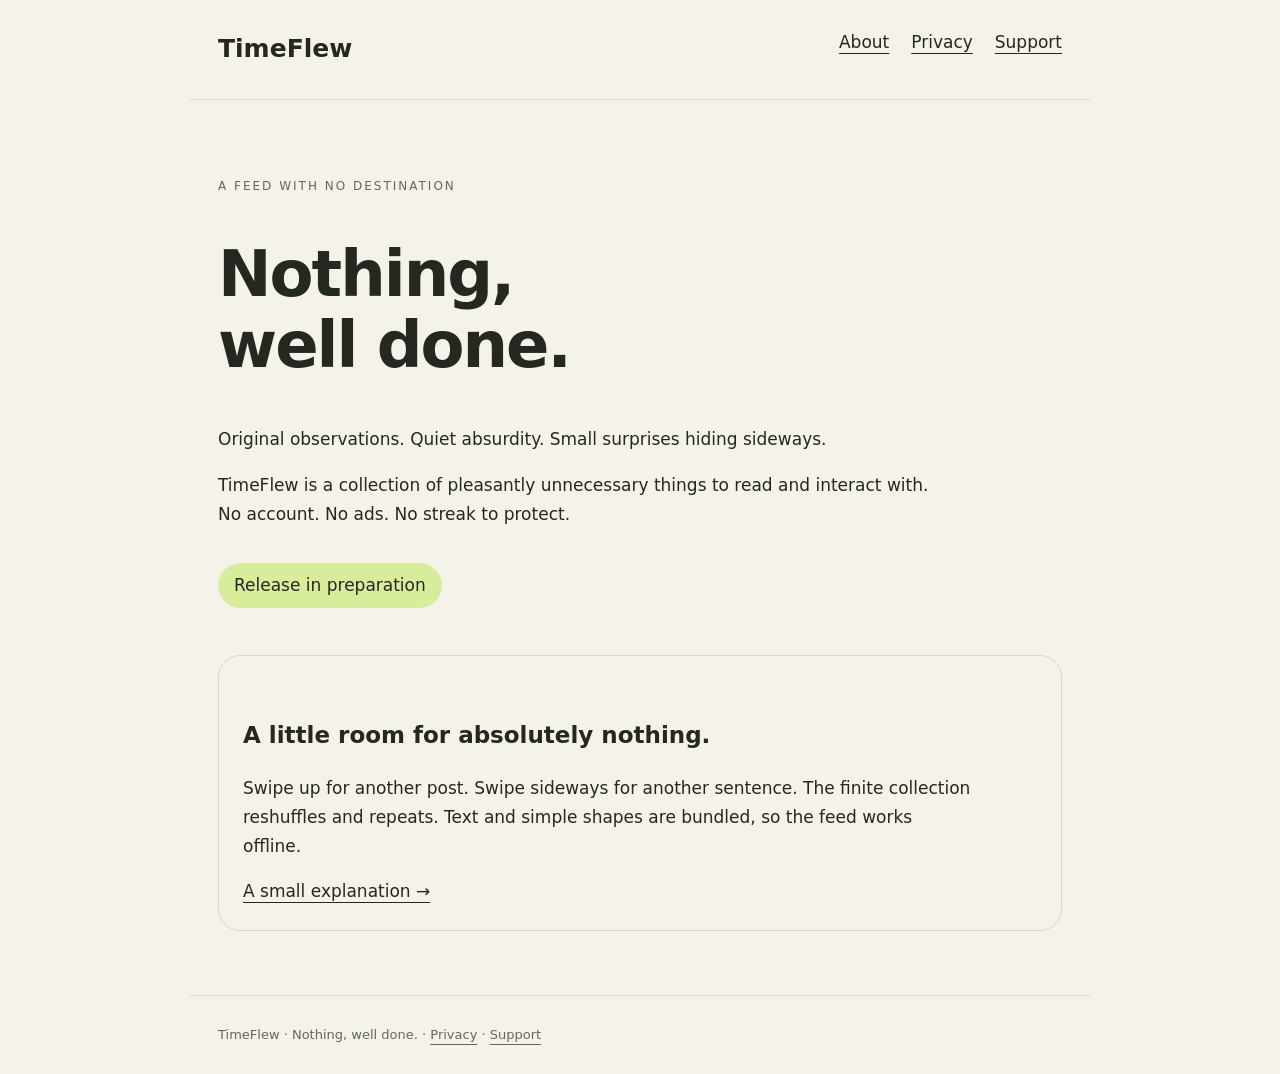
==== index.html @ faa483ec "Launch TimeFlew public website" ====
<!doctype html><html lang="en"><head><meta charset="utf-8"><meta name="viewport" content="width=device-width,initial-scale=1"><meta name="description" content="Original observations, quiet absurdity and small interactions. App information, privacy and support."><title>Home — TimeFlew</title><link rel="stylesheet" href="style.css"></head><body><header><a href="index.html" class="brand">TimeFlew</a><nav><a href="about.html">About</a><a href="privacy.html">Privacy</a><a href="support.html">Support</a></nav></header><main><p class="eyebrow">A feed with no destination</p><h1>Nothing,<br>well done.</h1><p>Original observations. Quiet absurdity. Small surprises hiding sideways.</p><p>TimeFlew is a collection of pleasantly unnecessary things to read and interact with. No account. No ads. No streak to protect.</p><p class="badge">Release in preparation</p><div class="panel"><h2>A little room for absolutely nothing.</h2><p>Swipe up for another post. Swipe sideways for another sentence. The finite collection reshuffles and repeats. Text and simple shapes are bundled, so the feed works offline.</p><a href="about.html">A small explanation →</a></div></main><footer>TimeFlew · Nothing, well done. · <a href="privacy.html">Privacy</a> · <a href="support.html">Support</a></footer></body></html>
---- style.css ----
*{box-sizing:border-box}body{margin:0;background:#f5f2e9;color:#242820;font:17px/1.7 system-ui,sans-serif}header,main,footer{max-width:900px;margin:auto;padding:28px}header{display:flex;justify-content:space-between;gap:24px;flex-wrap:wrap;border-bottom:1px solid #d6d9cb}.brand{font-weight:750;font-size:25px;text-decoration:none}nav{display:flex;gap:22px}a{color:inherit;text-underline-offset:5px}main{min-height:65vh;padding-top:64px;padding-bottom:64px}h1{font-size:clamp(36px,7vw,64px);line-height:1.12;letter-spacing:-2px;max-width:750px}h2{margin-top:36px;font-size:23px}p{max-width:730px}.eyebrow{font-size:12px;letter-spacing:2px;text-transform:uppercase;color:#62695b}.panel{border:1px solid #d6d9cb;padding:24px;border-radius:22px;margin-top:30px}.badge{background:#d8ed9c;padding:8px 16px;border-radius:30px;display:inline-block}footer{font-size:13px;color:#62695b;border-top:1px solid #d6d9cb}@media(max-width:500px){header,main,footer{padding:24px}nav{gap:16px;font-size:15px}}
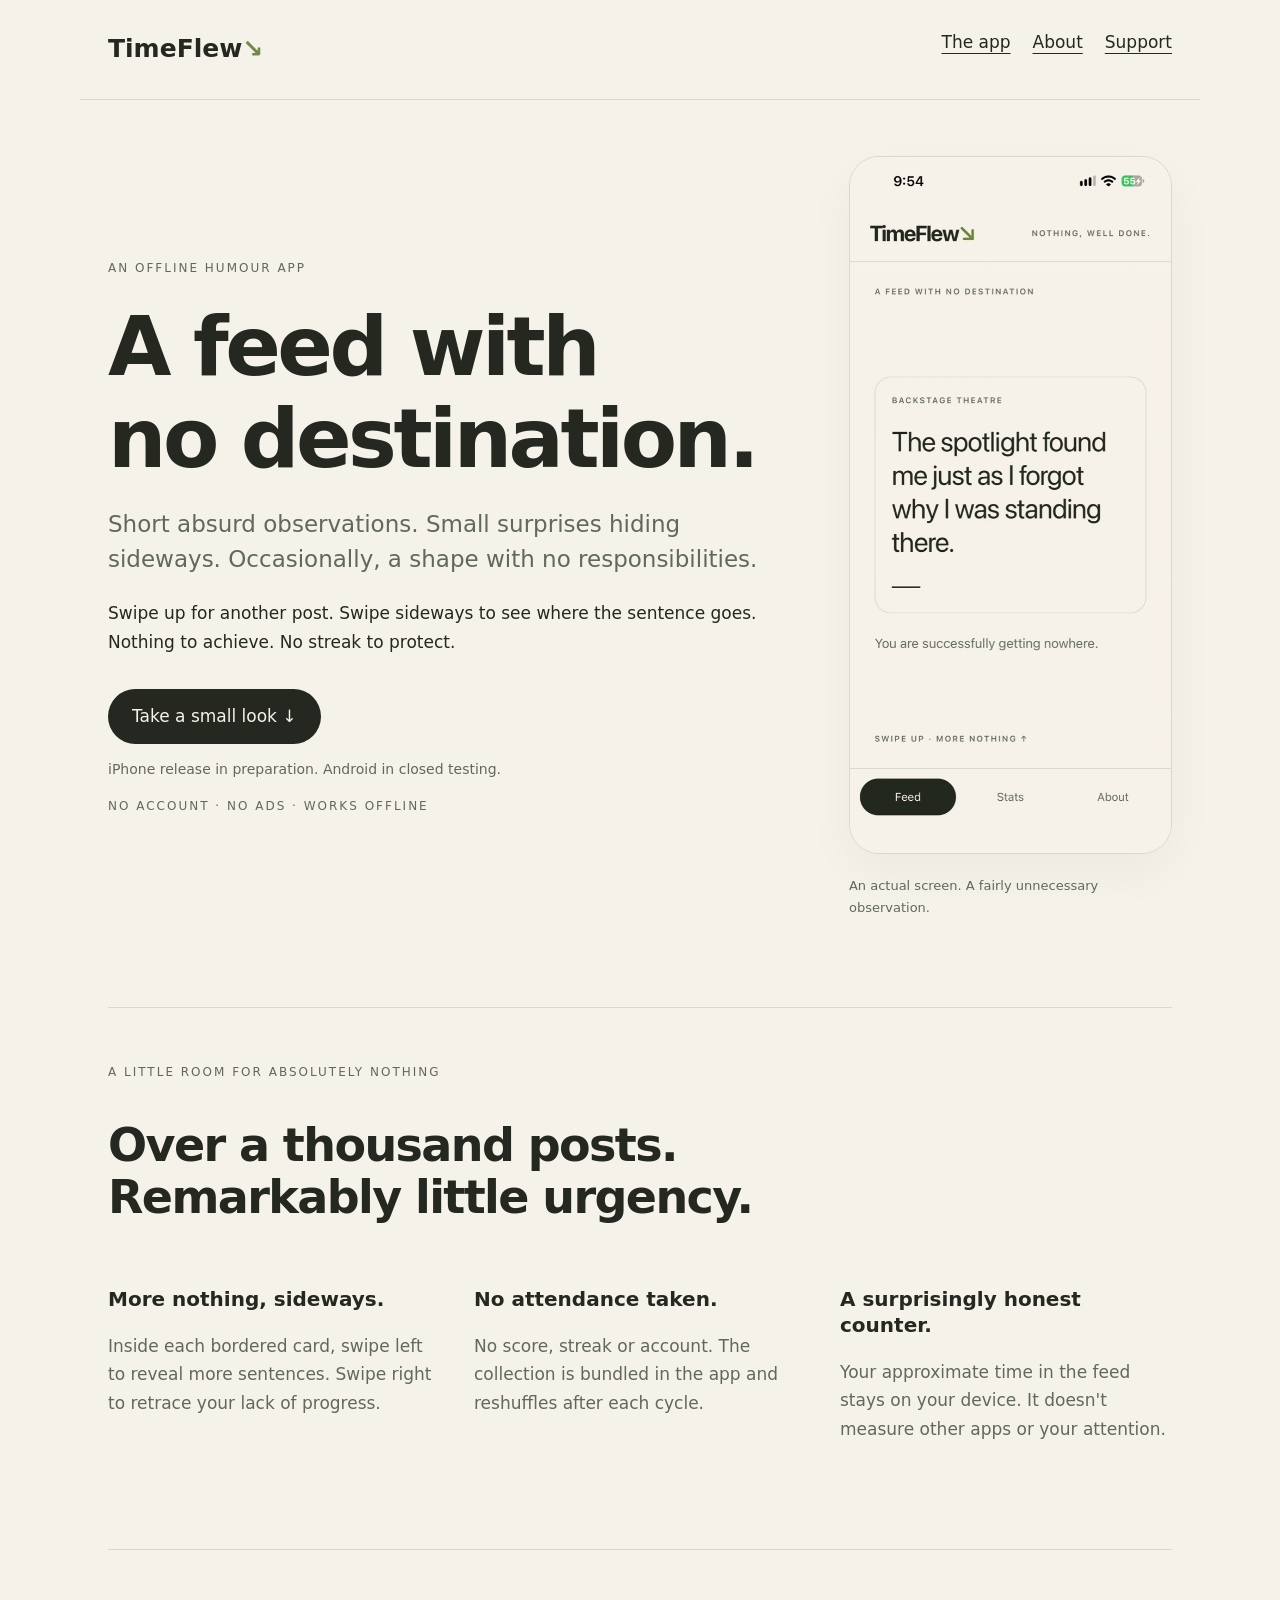
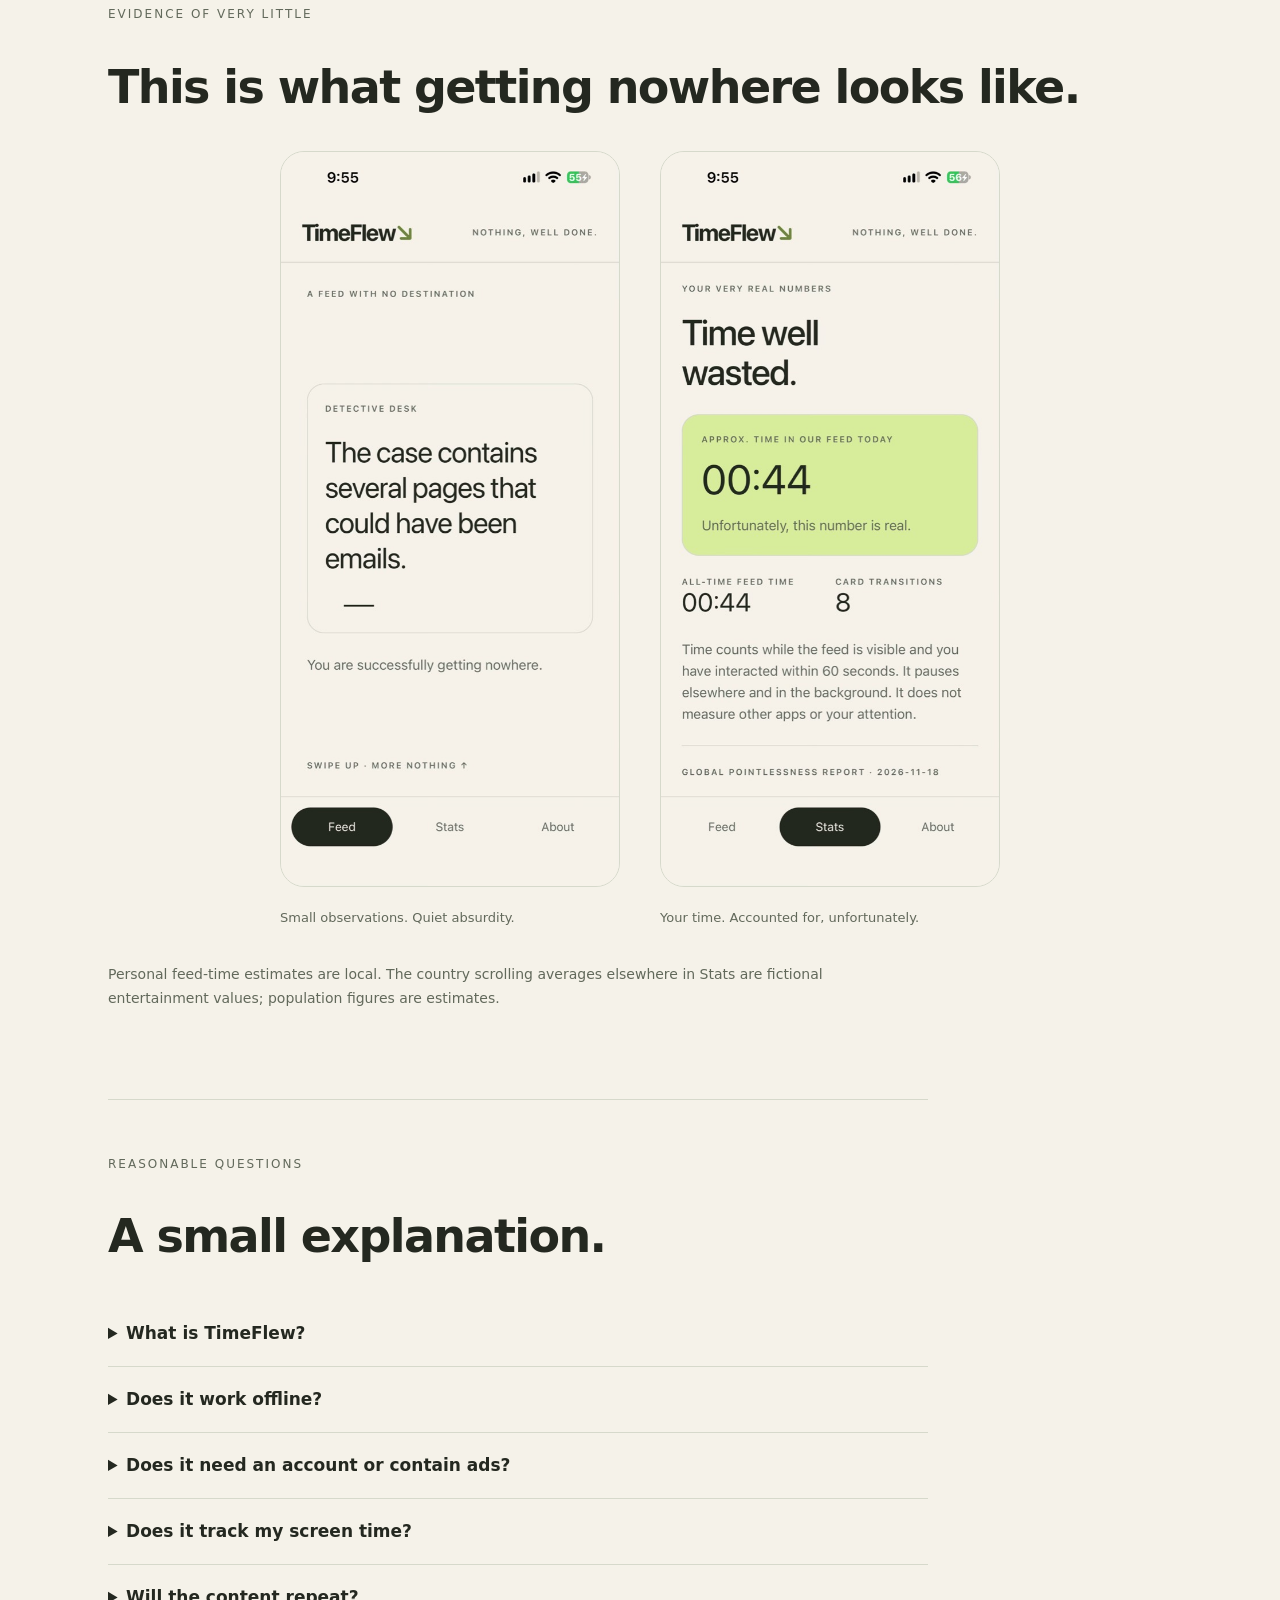
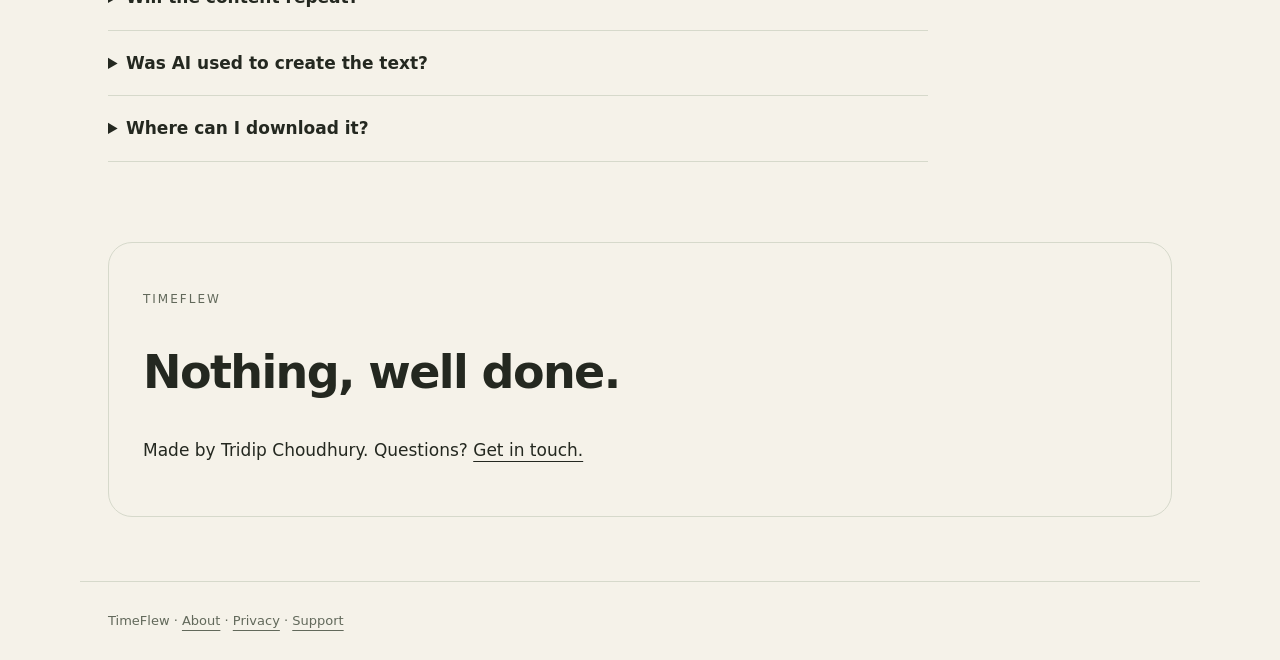
==== commit 0b71a697: "Publish TimeFlew prelaunch landing page" ====
--- a/index.html
+++ b/index.html
@@ -1 +1,28 @@
-<!doctype html><html lang="en"><head><meta charset="utf-8"><meta name="viewport" content="width=device-width,initial-scale=1"><meta name="description" content="Original observations, quiet absurdity and small interactions. App information, privacy and support."><title>Home — TimeFlew</title><link rel="stylesheet" href="style.css"></head><body><header><a href="index.html" class="brand">TimeFlew</a><nav><a href="about.html">About</a><a href="privacy.html">Privacy</a><a href="support.html">Support</a></nav></header><main><p class="eyebrow">A feed with no destination</p><h1>Nothing,<br>well done.</h1><p>Original observations. Quiet absurdity. Small surprises hiding sideways.</p><p>TimeFlew is a collection of pleasantly unnecessary things to read and interact with. No account. No ads. No streak to protect.</p><p class="badge">Release in preparation</p><div class="panel"><h2>A little room for absolutely nothing.</h2><p>Swipe up for another post. Swipe sideways for another sentence. The finite collection reshuffles and repeats. Text and simple shapes are bundled, so the feed works offline.</p><a href="about.html">A small explanation →</a></div></main><footer>TimeFlew · Nothing, well done. · <a href="privacy.html">Privacy</a> · <a href="support.html">Support</a></footer></body></html>+<!doctype html>
+<html lang="en"><head>
+<meta charset="utf-8"><meta name="viewport" content="width=device-width,initial-scale=1">
+<title>TimeFlew — Offline Humour &amp; Absurd Observations</title>
+<meta name="description" content="An offline humour app with short absurd observations, sideways surprises and simple shapes. No account, no ads, and local feed-time statistics.">
+<link rel="canonical" href="https://timeflewapp.github.io/">
+<meta property="og:type" content="website"><meta property="og:title" content="TimeFlew — A feed with no destination">
+<meta property="og:description" content="Short absurd observations. Surprises hiding sideways. No account. No ads. Works offline.">
+<meta property="og:url" content="https://timeflewapp.github.io/"><meta property="og:image" content="https://timeflewapp.github.io/social-preview.jpg">
+<meta name="twitter:card" content="summary_large_image"><link rel="icon" href="icon.png"><link rel="stylesheet" href="style.css"><link rel="stylesheet" href="landing.css">
+<script type="application/ld+json">{"@context":"https://schema.org","@type":"SoftwareApplication","name":"TimeFlew","description":"An offline humour app with short absurd observations, horizontal sentence reveals and simple shapes.","applicationCategory":"EntertainmentApplication","operatingSystem":"iOS, Android","url":"https://timeflewapp.github.io/","author":{"@type":"Person","name":"Tridip Choudhury"}}</script>
+</head><body>
+<a class="skip" href="#main">Skip to content</a>
+<header><a href="./" class="brand">TimeFlew<span aria-hidden="true">↘</span></a><nav aria-label="Main"><a href="#inside">The app</a><a href="about.html">About</a><a href="support.html">Support</a></nav></header>
+<main id="main">
+<section class="hero"><div><p class="eyebrow">An offline humour app</p><h1>A feed with<br>no destination.</h1><p class="intro">Short absurd observations. Small surprises hiding sideways. Occasionally, a shape with no responsibilities.</p><p>Swipe up for another post. Swipe sideways to see where the sentence goes. Nothing to achieve. No streak to protect.</p><a class="button" href="#preview">Take a small look ↓</a><p class="status">iPhone release in preparation. Android in closed testing.</p><p class="eyebrow">No account · No ads · Works offline</p></div><figure class="phone"><img src="feed.jpg" width="590" height="1280" alt="TimeFlew feed: The bees found the flowers before I found the hive tool."><figcaption>An actual screen. A fairly unnecessary observation.</figcaption></figure></section>
+<section id="inside" class="section"><p class="eyebrow">A little room for absolutely nothing</p><h2>Over a thousand posts.<br>Remarkably little urgency.</h2><div class="features"><div><h3>More nothing, sideways.</h3><p>Inside each bordered card, swipe left to reveal more sentences. Swipe right to retrace your lack of progress.</p></div><div><h3>No attendance taken.</h3><p>No score, streak or account. The collection is bundled in the app and reshuffles after each cycle.</p></div><div><h3>A surprisingly honest counter.</h3><p>Your approximate time in the feed stays on your device. It doesn't measure other apps or your attention.</p></div></div></section>
+<section id="preview" class="section"><p class="eyebrow">Evidence of very little</p><h2>This is what getting nowhere looks like.</h2><div class="screens"><figure><img loading="lazy" src="feed-detective.jpg" width="590" height="1280" alt="A detective-themed card: The case contains several pages that could have been emails."><figcaption>Small observations. Quiet absurdity.</figcaption></figure><figure><img loading="lazy" src="stats.jpg" width="590" height="1280" alt="Personal Stats screen showing approximate feed time and card transitions."><figcaption>Your time. Accounted for, unfortunately.</figcaption></figure></div><p class="note">Personal feed-time estimates are local. The country scrolling averages elsewhere in Stats are fictional entertainment values; population figures are estimates.</p></section>
+<section class="section faq"><p class="eyebrow">Reasonable questions</p><h2>A small explanation.</h2>
+<details><summary>What is TimeFlew?</summary><p>A minimalist humour app with 1,024 short posts, horizontal sentence reveals, hidden tap responses and occasional geometric artwork.</p></details>
+<details><summary>Does it work offline?</summary><p>Yes. Text and shapes are bundled in the app. External support and privacy links use your browser and require a connection.</p></details>
+<details><summary>Does it need an account or contain ads?</summary><p>The current version has neither. There are no tracking or analytics SDKs in the app.</p></details>
+<details><summary>Does it track my screen time?</summary><p>It estimates time only in its own feed while visible and recently interacted with. It does not measure other apps or attention. Totals stay on your device.</p></details>
+<details><summary>Will the content repeat?</summary><p>Yes. The finite collection reshuffles after each cycle. Additional sentences are drawn from shared topic pools.</p></details>
+<details><summary>Was AI used to create the text?</summary><p>The text was created with AI assistance and edited for the app. There is no runtime AI generation.</p></details>
+<details><summary>Where can I download it?</summary><p>The iPhone release is in preparation, and Android is in closed testing. Public download links will appear here when available.</p></details>
+</section><section class="closing"><p class="eyebrow">TimeFlew</p><h2>Nothing, well done.</h2><p>Made by Tridip Choudhury. Questions? <a href="support.html">Get in touch.</a></p></section>
+</main><footer>TimeFlew · <a href="about.html">About</a> · <a href="privacy.html">Privacy</a> · <a href="support.html">Support</a></footer></body></html>
--- a/landing.css
+++ b/landing.css
@@ -0,0 +1 @@
+html{scroll-behavior:smooth}header,main,footer{max-width:1120px}.brand span{color:#71884b}main{padding-top:56px}.hero{display:grid;grid-template-columns:1.35fr .65fr;align-items:center;gap:70px}h1{font-size:clamp(48px,6.5vw,82px);letter-spacing:-3.5px;margin:22px 0}h2{font-size:clamp(30px,4vw,46px);line-height:1.14;letter-spacing:-1.6px}.intro{font-size:23px;line-height:1.5;color:#62695b}.phone{margin:0}.phone img{width:100%;height:auto;border:1px solid #d6d9cb;border-radius:30px;box-shadow:0 18px 50px #2428200a}figcaption{font-size:13px;color:#62695b;margin-top:12px}figure{margin:0}.button{display:inline-block;background:#242820;color:#f5f2e9;border-radius:40px;padding:13px 24px;text-decoration:none;margin-top:15px}.status,.note{font-size:14px;color:#62695b}.section{border-top:1px solid #d6d9cb;margin-top:88px;padding-top:42px;scroll-margin-top:24px}.features{display:grid;grid-template-columns:repeat(3,1fr);gap:34px}.features h3{font-size:20px;line-height:1.3;margin-top:24px}.features p{color:#62695b}.screens{display:grid;grid-template-columns:1fr 1fr;gap:40px;max-width:720px;margin:34px auto}.screens img{width:100%;height:auto;border:1px solid #d6d9cb;border-radius:24px}.faq{max-width:820px}details{border-bottom:1px solid #d6d9cb;padding:18px 0}summary{cursor:pointer;font-weight:600}details p{color:#62695b}.closing{margin-top:80px;border:1px solid #d6d9cb;border-radius:24px;padding:34px}.skip{position:absolute;left:-10000px}.skip:focus{left:20px;top:10px;background:#d8ed9c;padding:10px}a:focus-visible,summary:focus-visible{outline:3px solid #71884b;outline-offset:5px}@media(max-width:700px){.hero{grid-template-columns:1fr;gap:30px}.phone{max-width:290px;margin:0 auto}.features{grid-template-columns:1fr;gap:0}.screens{gap:16px}h1{letter-spacing:-2px}.section{margin-top:56px}.intro{font-size:21px}nav{gap:14px}.closing{padding:24px}}@media(prefers-reduced-motion:reduce){html{scroll-behavior:auto}}
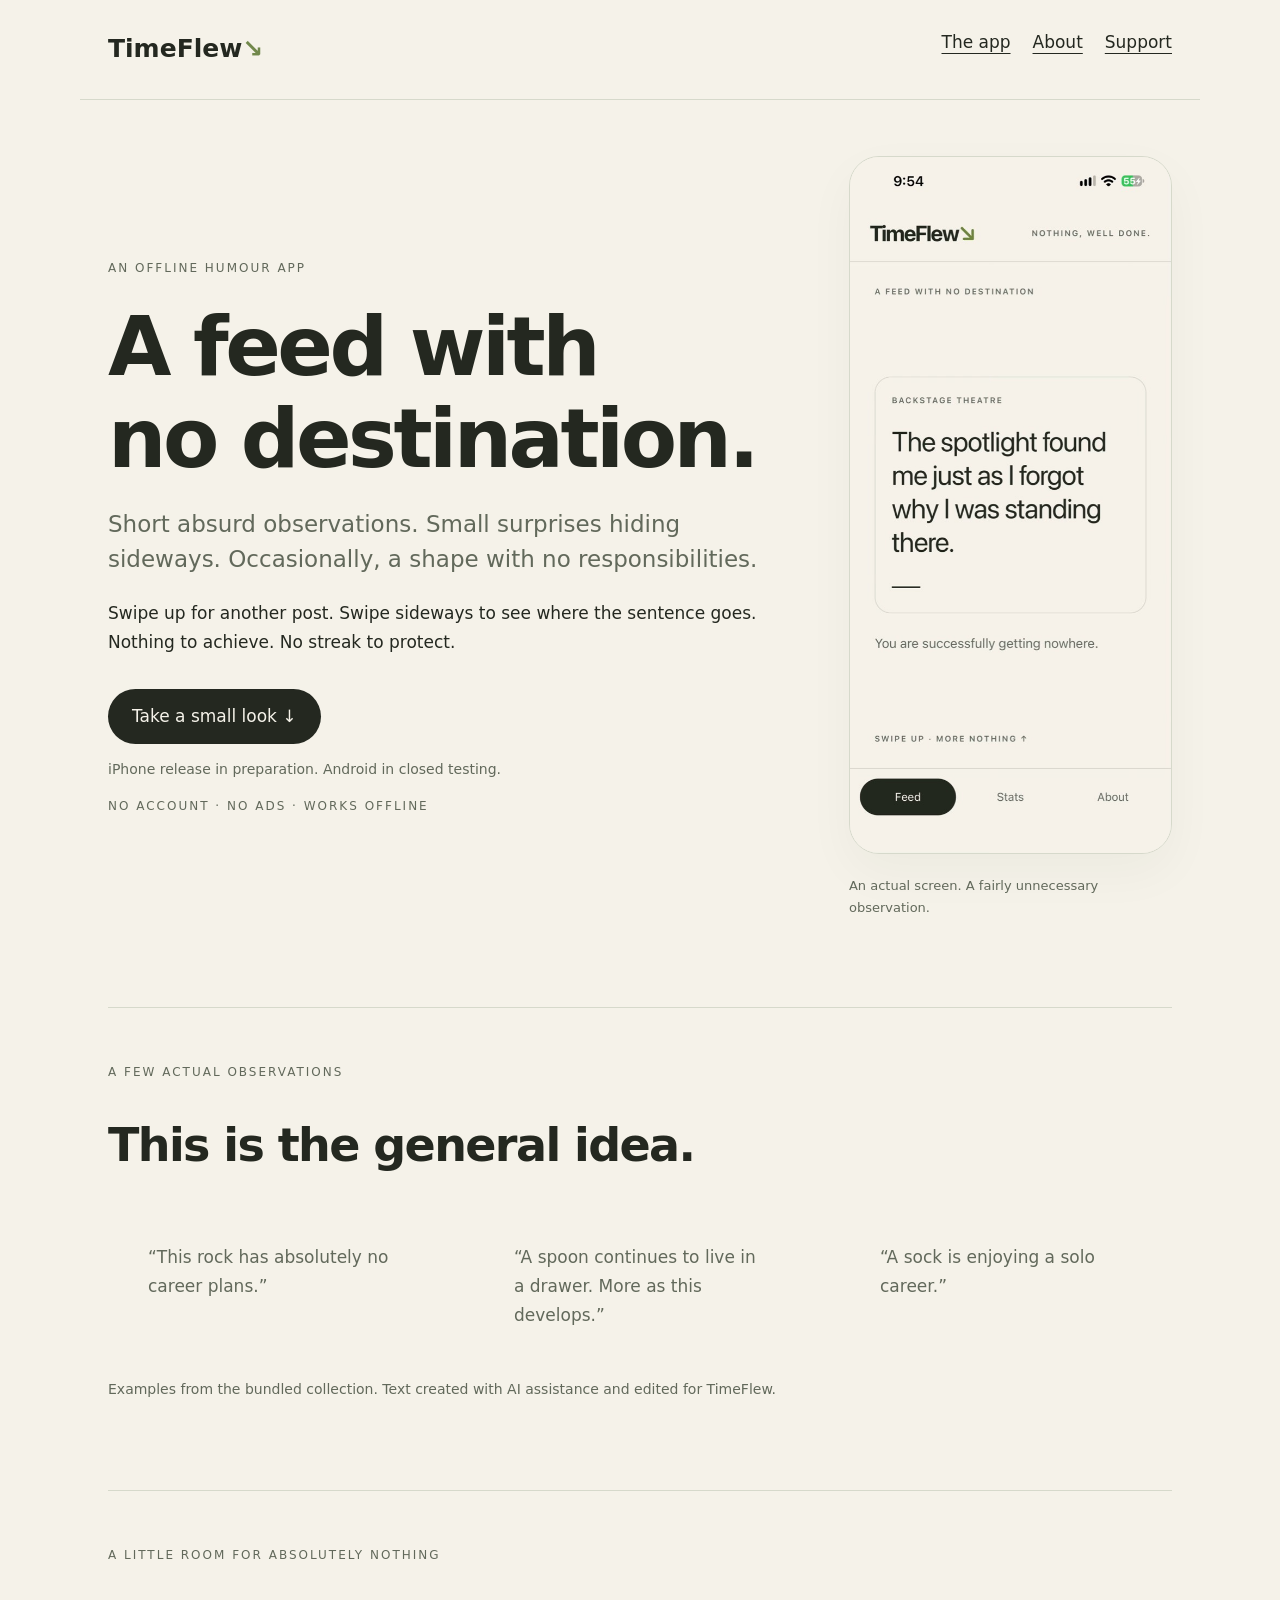
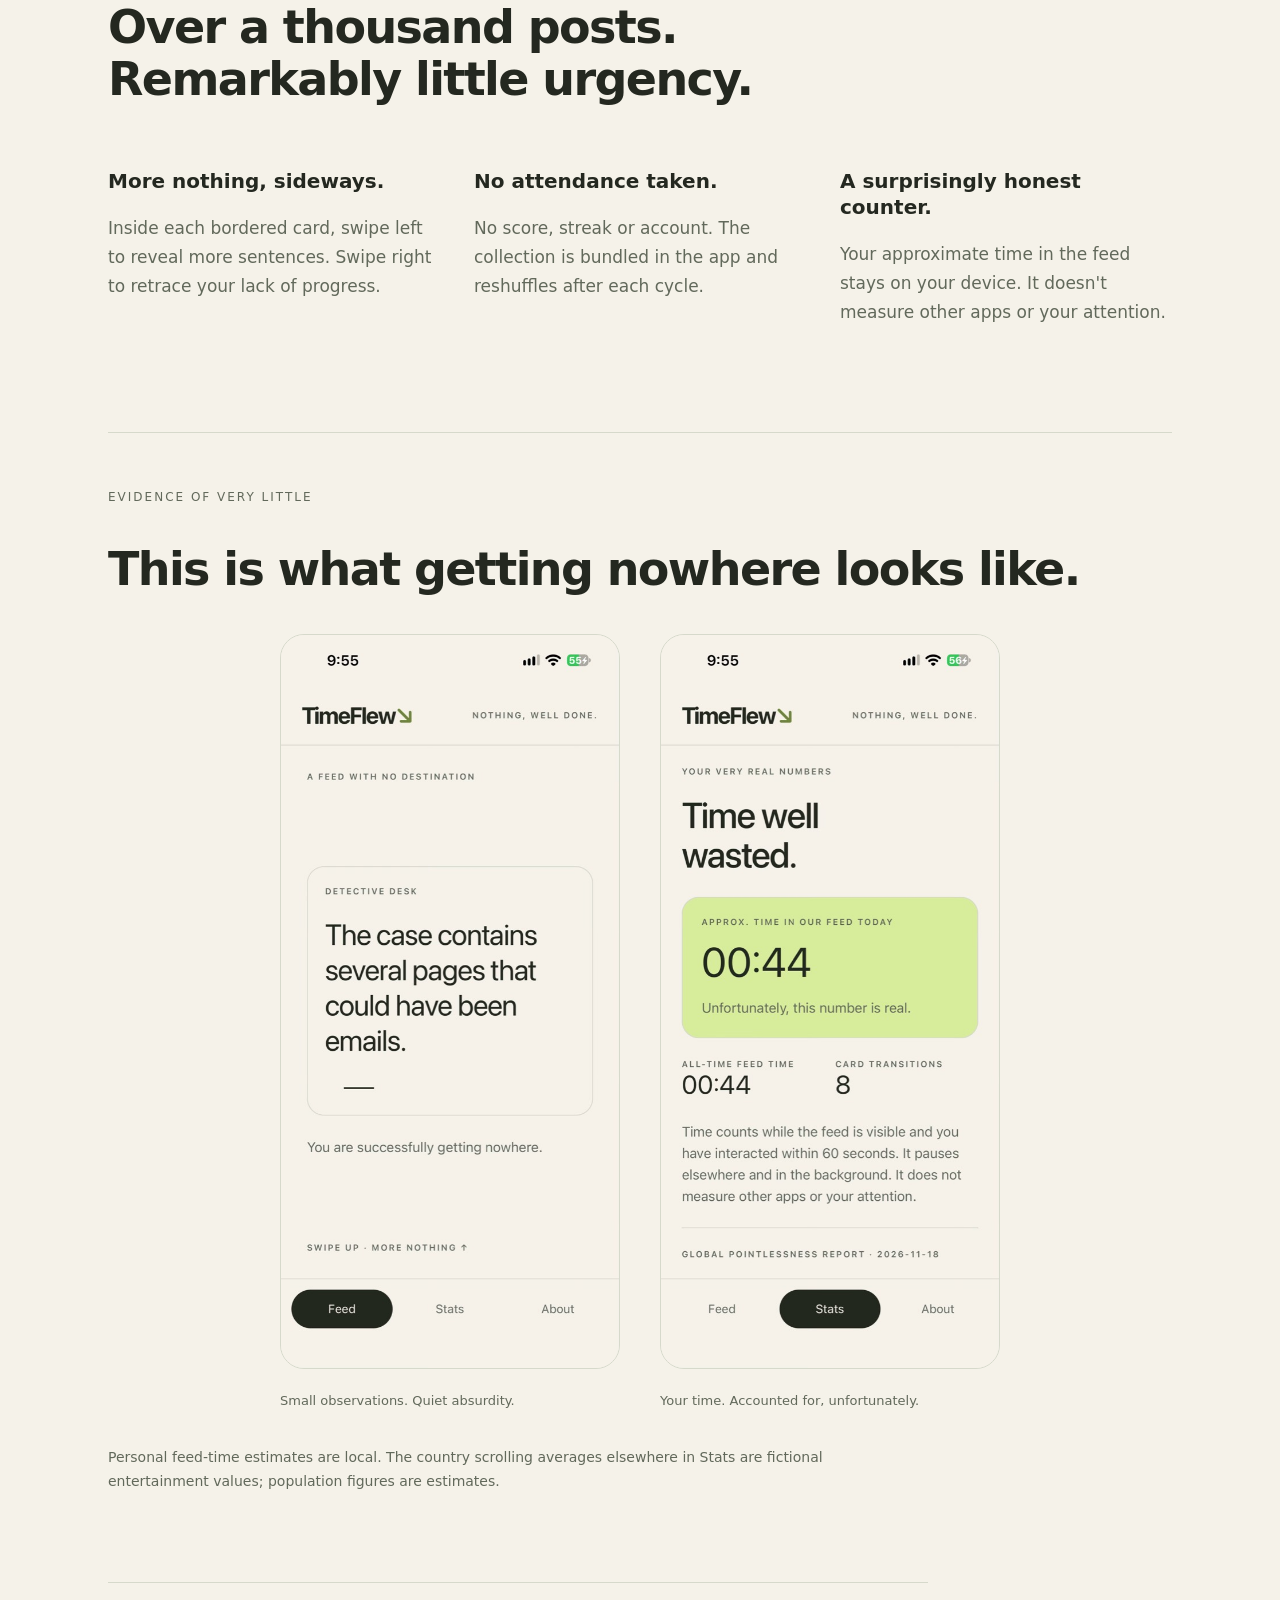
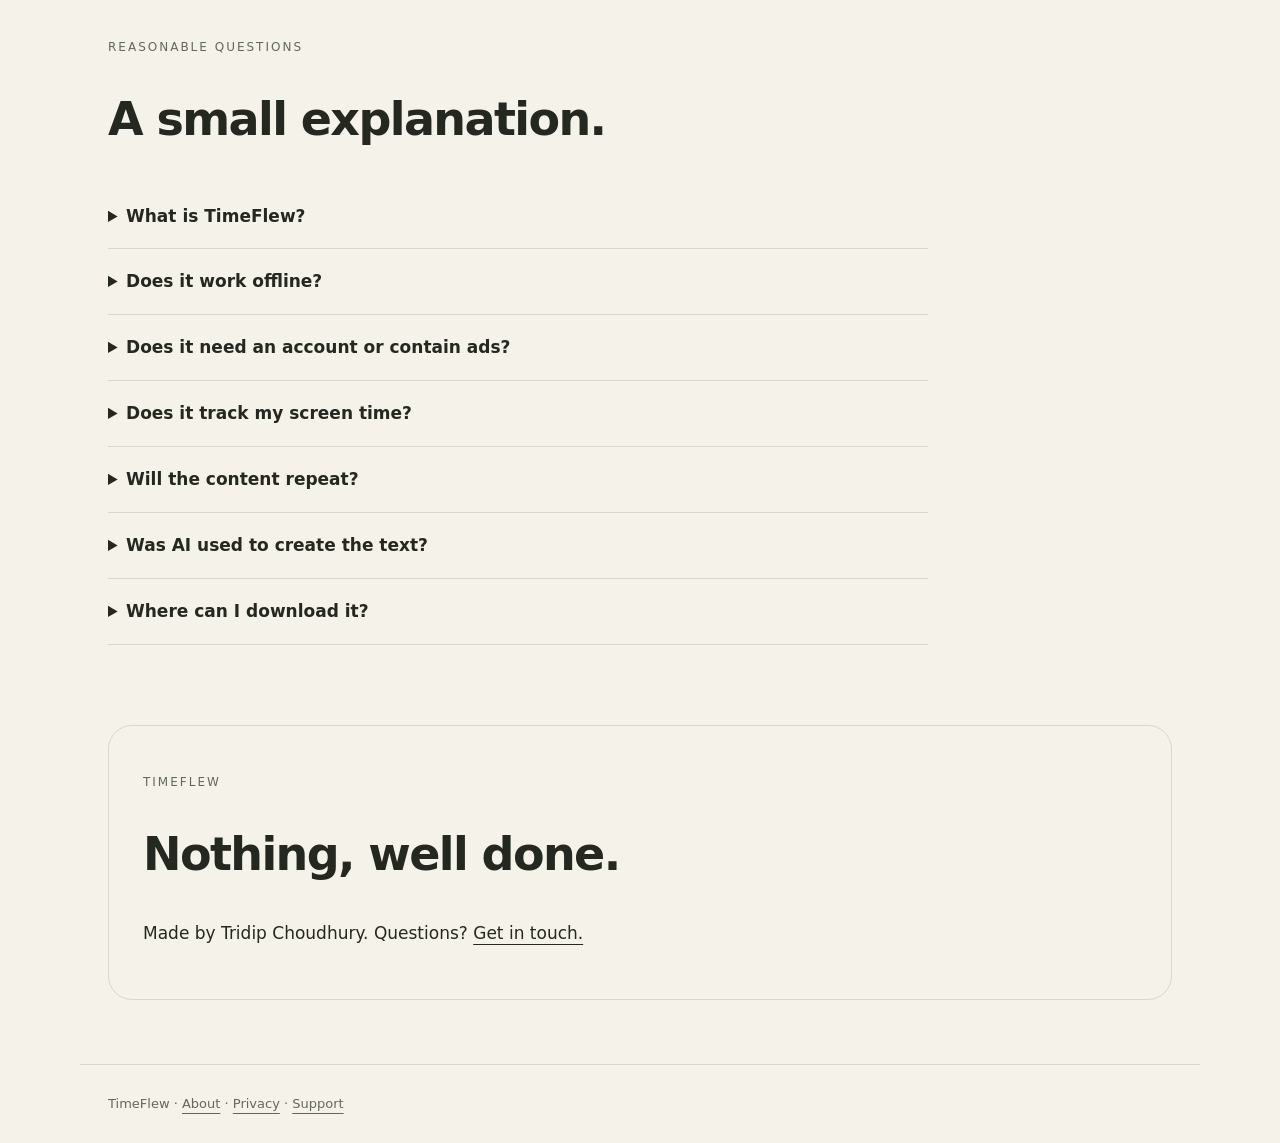
==== commit 509411bd: "Improve page metadata and search entity clarity" ====
--- a/index.html
+++ b/index.html
@@ -3,19 +3,24 @@
 <meta charset="utf-8"><meta name="viewport" content="width=device-width,initial-scale=1">
 <title>TimeFlew — Offline Humour &amp; Absurd Observations</title>
 <meta name="description" content="An offline humour app with short absurd observations, sideways surprises and simple shapes. No account, no ads, and local feed-time statistics.">
+
+
+
+
+<link rel="icon" href="icon.png"><link rel="stylesheet" href="style.css"><link rel="stylesheet" href="landing.css">
+
 <link rel="canonical" href="https://timeflewapp.github.io/">
-<meta property="og:type" content="website"><meta property="og:title" content="TimeFlew — A feed with no destination">
-<meta property="og:description" content="Short absurd observations. Surprises hiding sideways. No account. No ads. Works offline.">
-<meta property="og:url" content="https://timeflewapp.github.io/"><meta property="og:image" content="https://timeflewapp.github.io/social-preview.jpg">
-<meta name="twitter:card" content="summary_large_image"><link rel="icon" href="icon.png"><link rel="stylesheet" href="style.css"><link rel="stylesheet" href="landing.css">
-<script type="application/ld+json">{"@context":"https://schema.org","@type":"SoftwareApplication","name":"TimeFlew","description":"An offline humour app with short absurd observations, horizontal sentence reveals and simple shapes.","applicationCategory":"EntertainmentApplication","operatingSystem":"iOS, Android","url":"https://timeflewapp.github.io/","author":{"@type":"Person","name":"Tridip Choudhury"}}</script>
+<meta property="og:type" content="website"><meta property="og:site_name" content="TimeFlew"><meta property="og:title" content="TimeFlew — Offline Humour &amp; Absurd Observations"><meta property="og:description" content="An offline humour app with short absurd observations, sideways surprises and simple shapes. No account, no ads, and local feed-time statistics."><meta property="og:url" content="https://timeflewapp.github.io/"><meta property="og:image" content="https://timeflewapp.github.io/social-preview.jpg"><meta property="og:image:width" content="1200"><meta property="og:image:height" content="630"><meta property="og:image:alt" content="TimeFlew. A feed with no destination. Offline humour and sideways surprises.">
+<meta name="twitter:card" content="summary_large_image"><meta name="twitter:title" content="TimeFlew — Offline Humour &amp; Absurd Observations"><meta name="twitter:description" content="An offline humour app with short absurd observations, sideways surprises and simple shapes. No account, no ads, and local feed-time statistics."><meta name="twitter:image" content="https://timeflewapp.github.io/social-preview.jpg">
+<script type="application/ld+json">{"@context":"https://schema.org","@graph":[{"@type":"WebSite","@id":"https://timeflewapp.github.io/#website","url":"https://timeflewapp.github.io/","name":"TimeFlew","inLanguage":"en","publisher":{"@id":"https://timeflewapp.github.io/#creator"}},{"@type":"Person","@id":"https://timeflewapp.github.io/#creator","name":"Tridip Choudhury","url":"https://timeflewapp.github.io/about.html"},{"@type":"WebPage","@id":"https://timeflewapp.github.io/#page","url":"https://timeflewapp.github.io/","name":"TimeFlew — Offline Humour & Absurd Observations","description":"An offline humour app with short absurd observations, sideways surprises and simple shapes. No account, no ads, and local feed-time statistics.","inLanguage":"en","isPartOf":{"@id":"https://timeflewapp.github.io/#website"},"about":{"@id":"https://timeflewapp.github.io/#app"}},{"@type":"SoftwareApplication","@id":"https://timeflewapp.github.io/#app","name":"TimeFlew","url":"https://timeflewapp.github.io/","description":"An offline humour app with short absurd observations, sideways surprises and simple shapes. No account, no ads, and local feed-time statistics.","applicationCategory":"EntertainmentApplication","operatingSystem":["iOS","Android"],"inLanguage":"en","author":{"@id":"https://timeflewapp.github.io/#creator"},"image":"https://timeflewapp.github.io/icon.png","screenshot":["https://timeflewapp.github.io/feed.jpg","https://timeflewapp.github.io/stats.jpg"]}]}</script>
 </head><body>
 <a class="skip" href="#main">Skip to content</a>
 <header><a href="./" class="brand">TimeFlew<span aria-hidden="true">↘</span></a><nav aria-label="Main"><a href="#inside">The app</a><a href="about.html">About</a><a href="support.html">Support</a></nav></header>
 <main id="main">
-<section class="hero"><div><p class="eyebrow">An offline humour app</p><h1>A feed with<br>no destination.</h1><p class="intro">Short absurd observations. Small surprises hiding sideways. Occasionally, a shape with no responsibilities.</p><p>Swipe up for another post. Swipe sideways to see where the sentence goes. Nothing to achieve. No streak to protect.</p><a class="button" href="#preview">Take a small look ↓</a><p class="status">iPhone release in preparation. Android in closed testing.</p><p class="eyebrow">No account · No ads · Works offline</p></div><figure class="phone"><img src="feed.jpg" width="590" height="1280" alt="TimeFlew feed: The bees found the flowers before I found the hive tool."><figcaption>An actual screen. A fairly unnecessary observation.</figcaption></figure></section>
+<section class="hero"><div><p class="eyebrow">An offline humour app</p><h1>A feed with<br>no destination.</h1><p class="intro">Short absurd observations. Small surprises hiding sideways. Occasionally, a shape with no responsibilities.</p><p>Swipe up for another post. Swipe sideways to see where the sentence goes. Nothing to achieve. No streak to protect.</p><a class="button" href="#preview">Take a small look ↓</a><p class="status">iPhone release in preparation. Android in closed testing.</p><p class="eyebrow">No account · No ads · Works offline</p></div><figure class="phone"><img src="feed.jpg" fetchpriority="high" decoding="async" width="590" height="1280" alt="TimeFlew feed: The spotlight found me just as I forgot why I was standing there."><figcaption>An actual screen. A fairly unnecessary observation.</figcaption></figure></section>
+<section class="section" aria-labelledby="observations"><p class="eyebrow">A few actual observations</p><h2 id="observations">This is the general idea.</h2><div class="features"><blockquote><p>“This rock has absolutely no career plans.”</p></blockquote><blockquote><p>“A spoon continues to live in a drawer. More as this develops.”</p></blockquote><blockquote><p>“A sock is enjoying a solo career.”</p></blockquote></div><p class="note">Examples from the bundled collection. Text created with AI assistance and edited for TimeFlew.</p></section>
 <section id="inside" class="section"><p class="eyebrow">A little room for absolutely nothing</p><h2>Over a thousand posts.<br>Remarkably little urgency.</h2><div class="features"><div><h3>More nothing, sideways.</h3><p>Inside each bordered card, swipe left to reveal more sentences. Swipe right to retrace your lack of progress.</p></div><div><h3>No attendance taken.</h3><p>No score, streak or account. The collection is bundled in the app and reshuffles after each cycle.</p></div><div><h3>A surprisingly honest counter.</h3><p>Your approximate time in the feed stays on your device. It doesn't measure other apps or your attention.</p></div></div></section>
-<section id="preview" class="section"><p class="eyebrow">Evidence of very little</p><h2>This is what getting nowhere looks like.</h2><div class="screens"><figure><img loading="lazy" src="feed-detective.jpg" width="590" height="1280" alt="A detective-themed card: The case contains several pages that could have been emails."><figcaption>Small observations. Quiet absurdity.</figcaption></figure><figure><img loading="lazy" src="stats.jpg" width="590" height="1280" alt="Personal Stats screen showing approximate feed time and card transitions."><figcaption>Your time. Accounted for, unfortunately.</figcaption></figure></div><p class="note">Personal feed-time estimates are local. The country scrolling averages elsewhere in Stats are fictional entertainment values; population figures are estimates.</p></section>
+<section id="preview" class="section"><p class="eyebrow">Evidence of very little</p><h2>This is what getting nowhere looks like.</h2><div class="screens"><figure><img loading="lazy" src="feed-detective.jpg" loading="lazy" decoding="async" width="590" height="1280" alt="A detective-themed card: The case contains several pages that could have been emails."><figcaption>Small observations. Quiet absurdity.</figcaption></figure><figure><img loading="lazy" src="stats.jpg" loading="lazy" decoding="async" width="590" height="1280" alt="Personal Stats screen showing approximate feed time and card transitions."><figcaption>Your time. Accounted for, unfortunately.</figcaption></figure></div><p class="note">Personal feed-time estimates are local. The country scrolling averages elsewhere in Stats are fictional entertainment values; population figures are estimates.</p></section>
 <section class="section faq"><p class="eyebrow">Reasonable questions</p><h2>A small explanation.</h2>
 <details><summary>What is TimeFlew?</summary><p>A minimalist humour app with 1,024 short posts, horizontal sentence reveals, hidden tap responses and occasional geometric artwork.</p></details>
 <details><summary>Does it work offline?</summary><p>Yes. Text and shapes are bundled in the app. External support and privacy links use your browser and require a connection.</p></details>
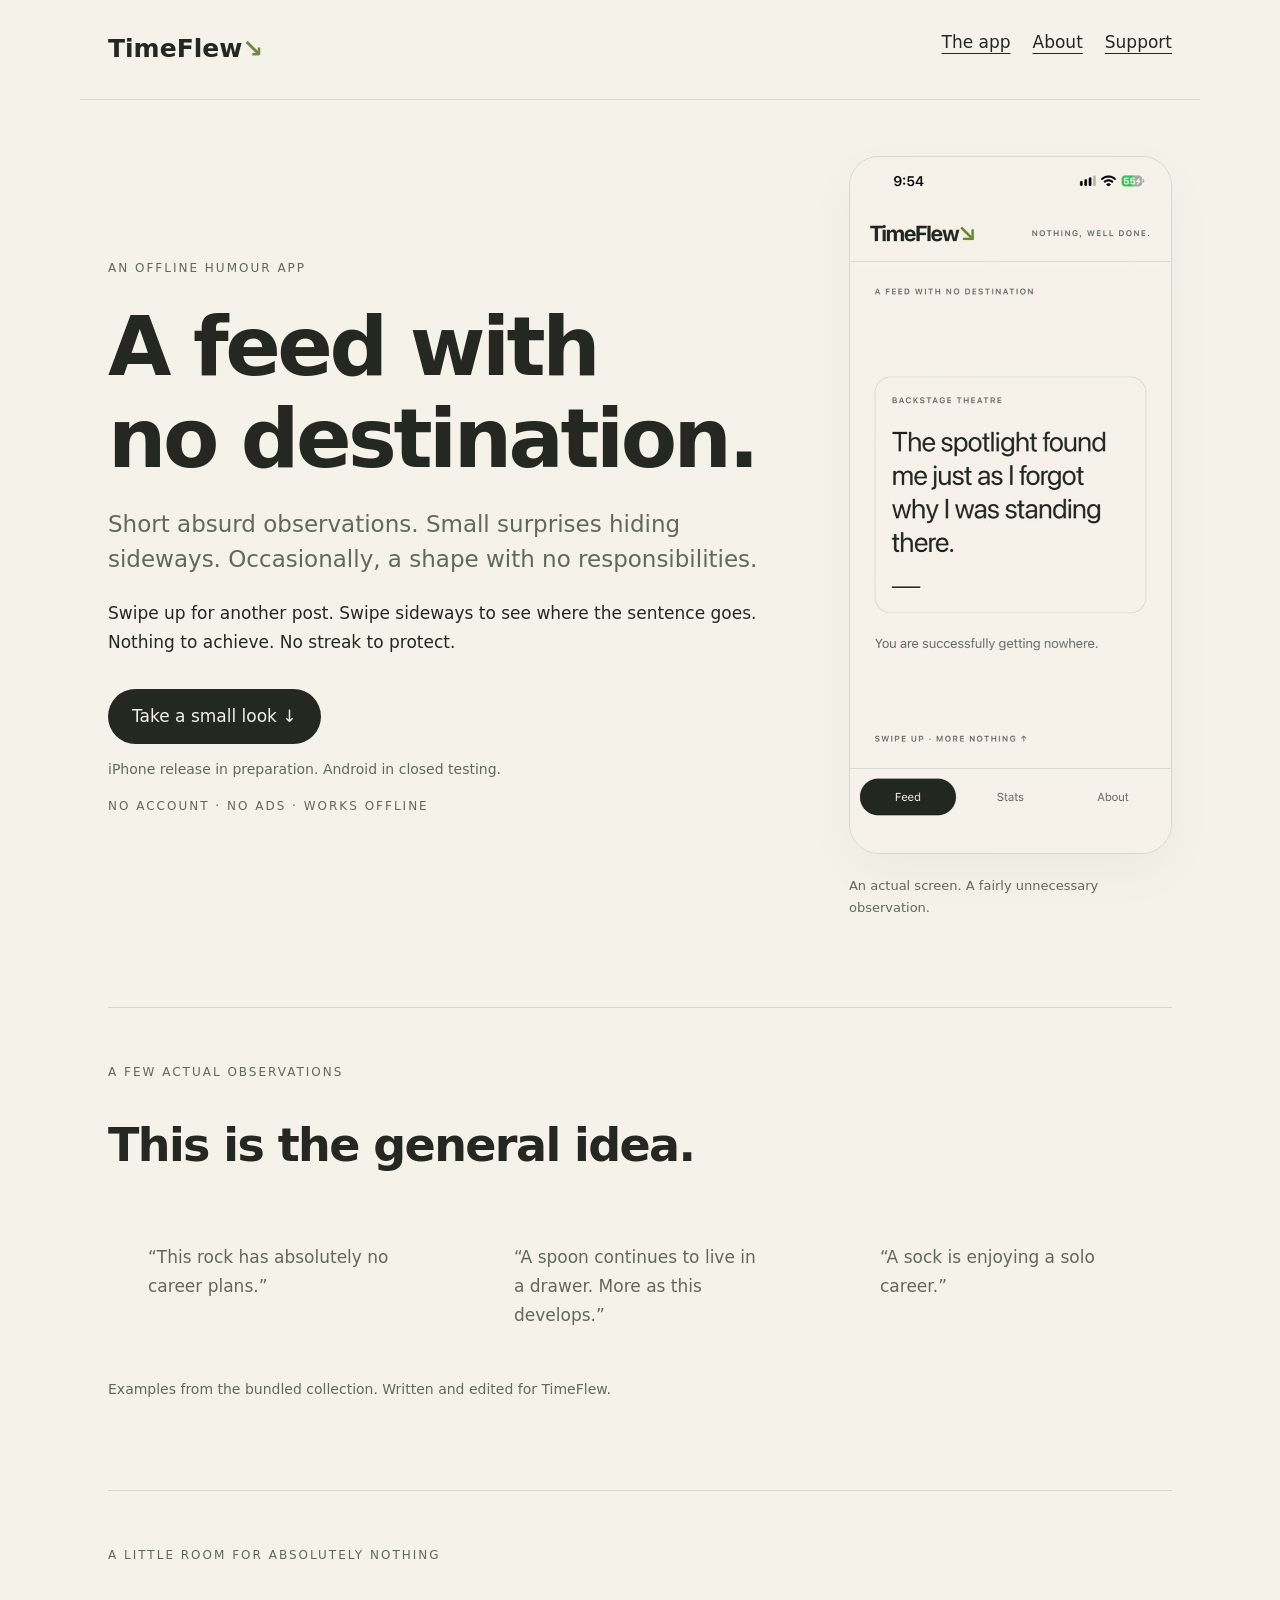
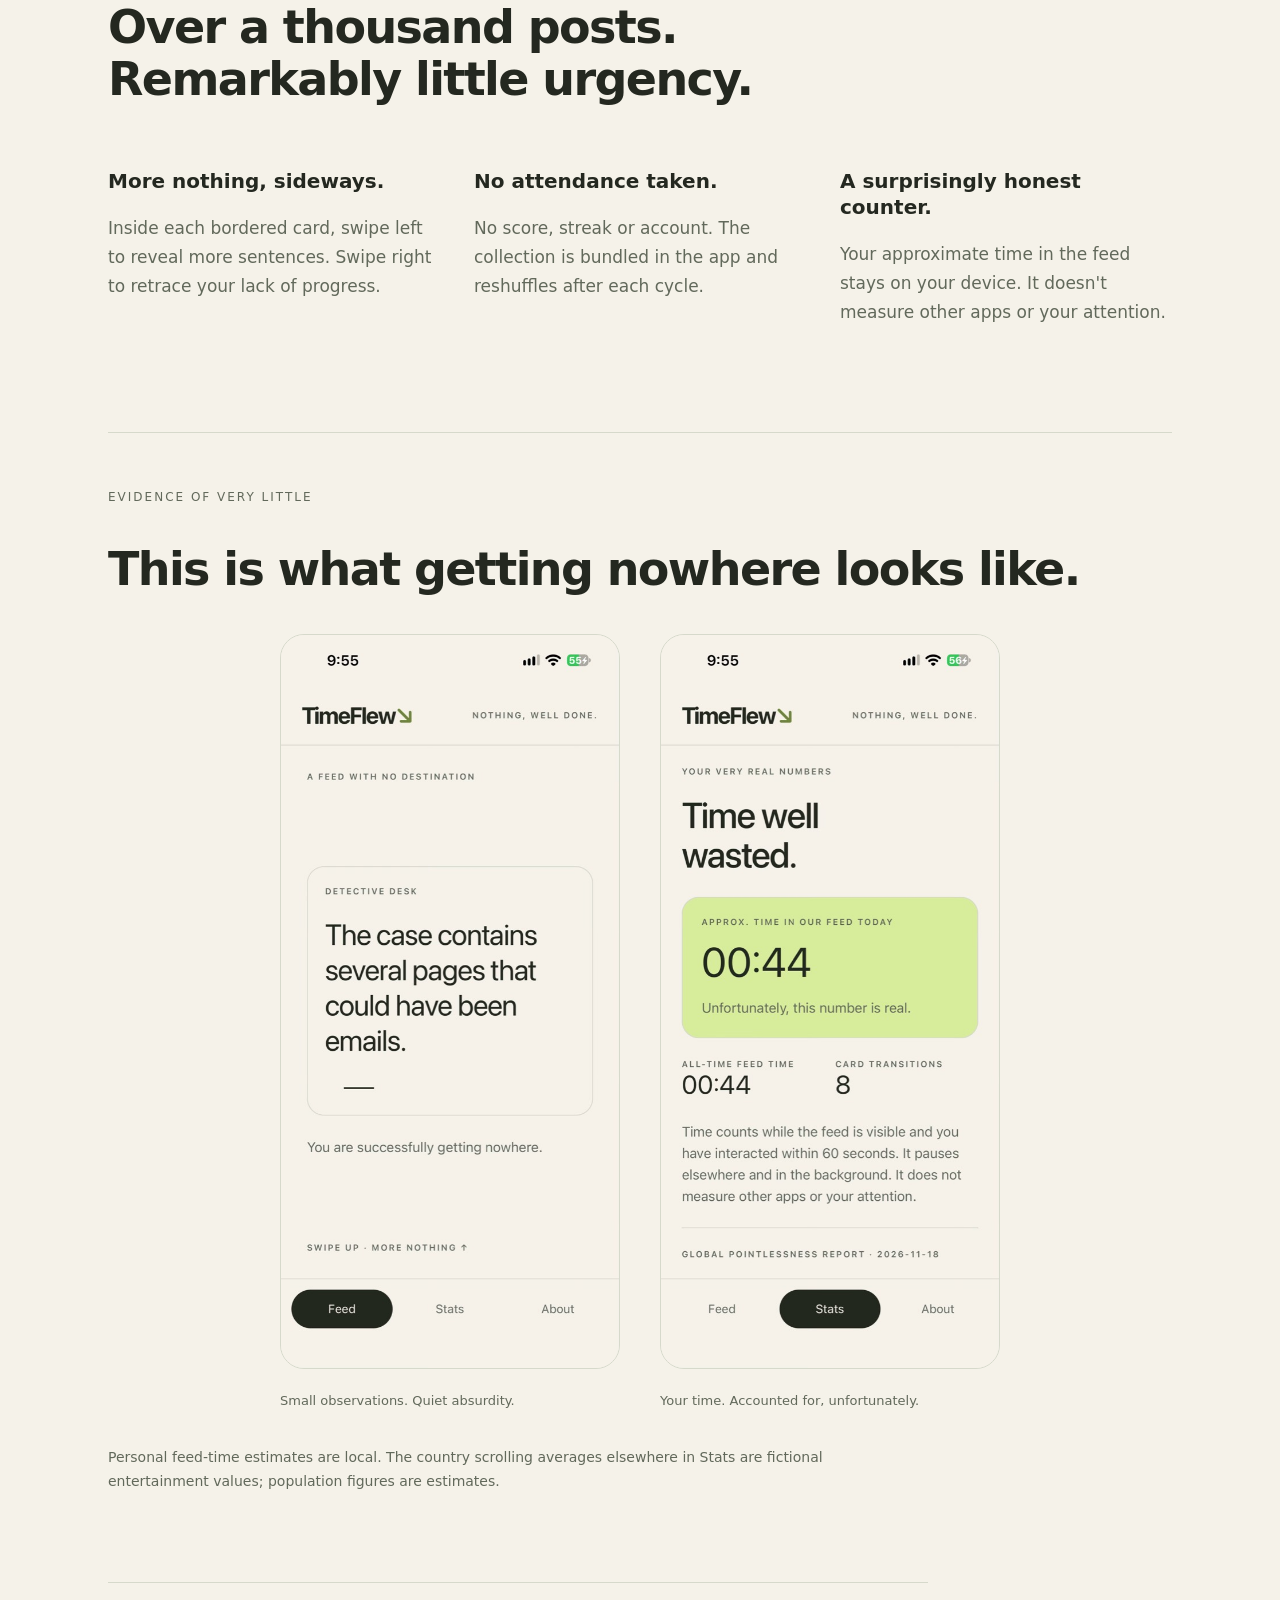
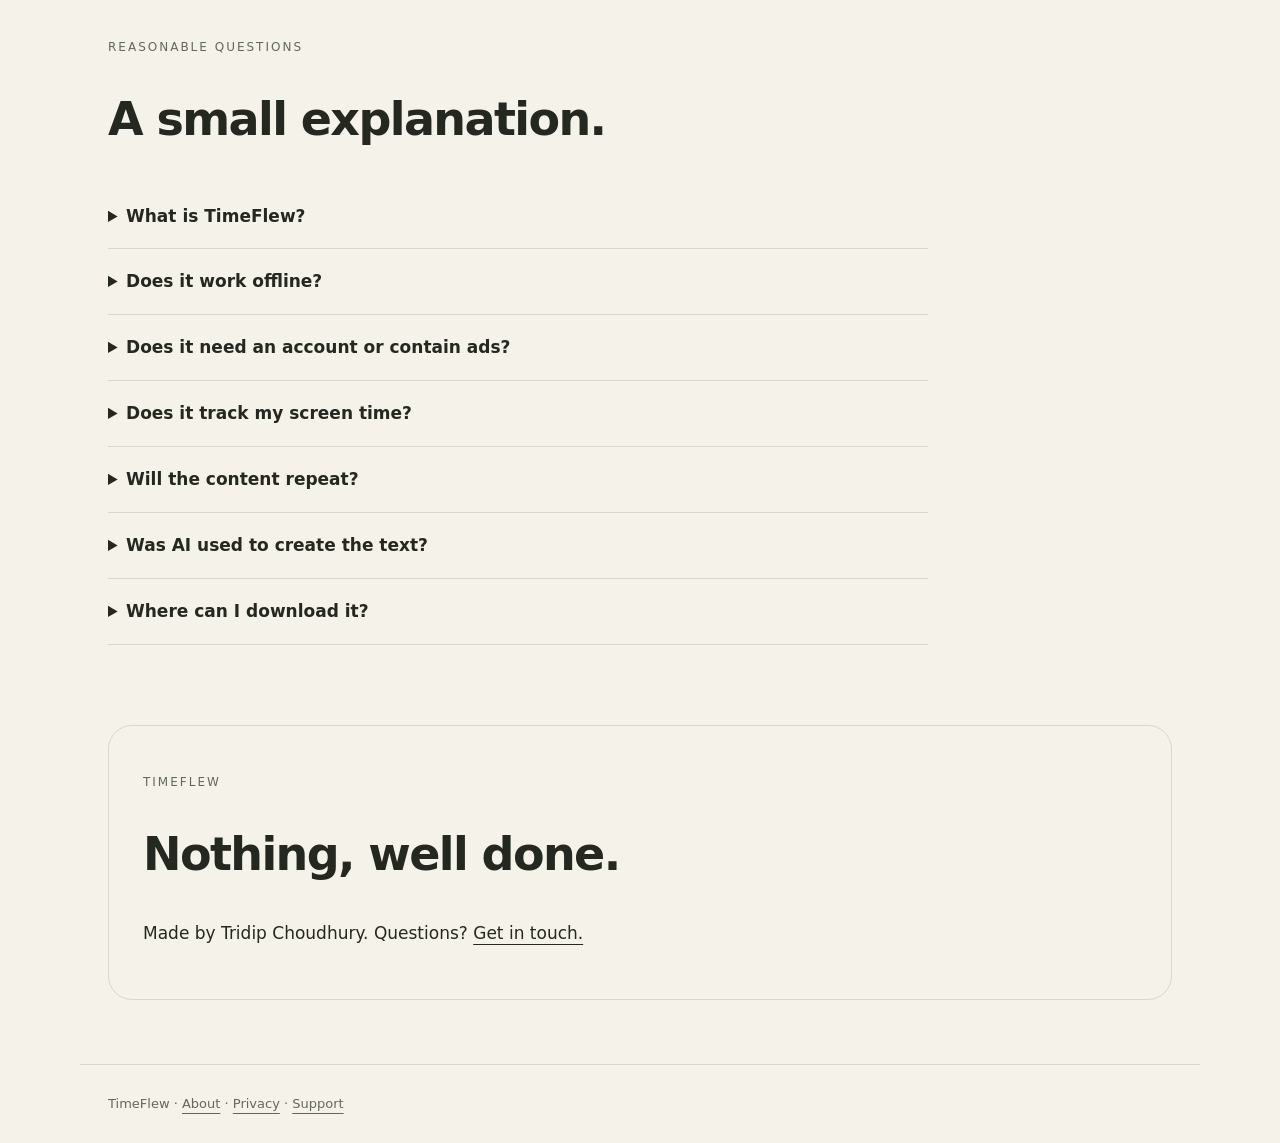
==== commit 3d6b6bcb: "Clarify content creation and collection size" ====
--- a/index.html
+++ b/index.html
@@ -18,16 +18,16 @@
 <header><a href="./" class="brand">TimeFlew<span aria-hidden="true">↘</span></a><nav aria-label="Main"><a href="#inside">The app</a><a href="about.html">About</a><a href="support.html">Support</a></nav></header>
 <main id="main">
 <section class="hero"><div><p class="eyebrow">An offline humour app</p><h1>A feed with<br>no destination.</h1><p class="intro">Short absurd observations. Small surprises hiding sideways. Occasionally, a shape with no responsibilities.</p><p>Swipe up for another post. Swipe sideways to see where the sentence goes. Nothing to achieve. No streak to protect.</p><a class="button" href="#preview">Take a small look ↓</a><p class="status">iPhone release in preparation. Android in closed testing.</p><p class="eyebrow">No account · No ads · Works offline</p></div><figure class="phone"><img src="feed.jpg" fetchpriority="high" decoding="async" width="590" height="1280" alt="TimeFlew feed: The spotlight found me just as I forgot why I was standing there."><figcaption>An actual screen. A fairly unnecessary observation.</figcaption></figure></section>
-<section class="section" aria-labelledby="observations"><p class="eyebrow">A few actual observations</p><h2 id="observations">This is the general idea.</h2><div class="features"><blockquote><p>“This rock has absolutely no career plans.”</p></blockquote><blockquote><p>“A spoon continues to live in a drawer. More as this develops.”</p></blockquote><blockquote><p>“A sock is enjoying a solo career.”</p></blockquote></div><p class="note">Examples from the bundled collection. Text created with AI assistance and edited for TimeFlew.</p></section>
+<section class="section" aria-labelledby="observations"><p class="eyebrow">A few actual observations</p><h2 id="observations">This is the general idea.</h2><div class="features"><blockquote><p>“This rock has absolutely no career plans.”</p></blockquote><blockquote><p>“A spoon continues to live in a drawer. More as this develops.”</p></blockquote><blockquote><p>“A sock is enjoying a solo career.”</p></blockquote></div><p class="note">Examples from the bundled collection. Written and edited for TimeFlew.</p></section>
 <section id="inside" class="section"><p class="eyebrow">A little room for absolutely nothing</p><h2>Over a thousand posts.<br>Remarkably little urgency.</h2><div class="features"><div><h3>More nothing, sideways.</h3><p>Inside each bordered card, swipe left to reveal more sentences. Swipe right to retrace your lack of progress.</p></div><div><h3>No attendance taken.</h3><p>No score, streak or account. The collection is bundled in the app and reshuffles after each cycle.</p></div><div><h3>A surprisingly honest counter.</h3><p>Your approximate time in the feed stays on your device. It doesn't measure other apps or your attention.</p></div></div></section>
 <section id="preview" class="section"><p class="eyebrow">Evidence of very little</p><h2>This is what getting nowhere looks like.</h2><div class="screens"><figure><img loading="lazy" src="feed-detective.jpg" loading="lazy" decoding="async" width="590" height="1280" alt="A detective-themed card: The case contains several pages that could have been emails."><figcaption>Small observations. Quiet absurdity.</figcaption></figure><figure><img loading="lazy" src="stats.jpg" loading="lazy" decoding="async" width="590" height="1280" alt="Personal Stats screen showing approximate feed time and card transitions."><figcaption>Your time. Accounted for, unfortunately.</figcaption></figure></div><p class="note">Personal feed-time estimates are local. The country scrolling averages elsewhere in Stats are fictional entertainment values; population figures are estimates.</p></section>
 <section class="section faq"><p class="eyebrow">Reasonable questions</p><h2>A small explanation.</h2>
-<details><summary>What is TimeFlew?</summary><p>A minimalist humour app with 1,024 short posts, horizontal sentence reveals, hidden tap responses and occasional geometric artwork.</p></details>
+<details><summary>What is TimeFlew?</summary><p>A minimalist humour app with thousands of short posts, horizontal sentence reveals, hidden tap responses and occasional geometric artwork.</p></details>
 <details><summary>Does it work offline?</summary><p>Yes. Text and shapes are bundled in the app. External support and privacy links use your browser and require a connection.</p></details>
 <details><summary>Does it need an account or contain ads?</summary><p>The current version has neither. There are no tracking or analytics SDKs in the app.</p></details>
 <details><summary>Does it track my screen time?</summary><p>It estimates time only in its own feed while visible and recently interacted with. It does not measure other apps or attention. Totals stay on your device.</p></details>
 <details><summary>Will the content repeat?</summary><p>Yes. The finite collection reshuffles after each cycle. Additional sentences are drawn from shared topic pools.</p></details>
-<details><summary>Was AI used to create the text?</summary><p>The text was created with AI assistance and edited for the app. There is no runtime AI generation.</p></details>
+<details><summary>Was AI used to create the text?</summary><p>AI was consulted, yes! But the text was created by hand and edited for the app. There is no runtime AI generation.</p></details>
 <details><summary>Where can I download it?</summary><p>The iPhone release is in preparation, and Android is in closed testing. Public download links will appear here when available.</p></details>
 </section><section class="closing"><p class="eyebrow">TimeFlew</p><h2>Nothing, well done.</h2><p>Made by Tridip Choudhury. Questions? <a href="support.html">Get in touch.</a></p></section>
 </main><footer>TimeFlew · <a href="about.html">About</a> · <a href="privacy.html">Privacy</a> · <a href="support.html">Support</a></footer></body></html>
